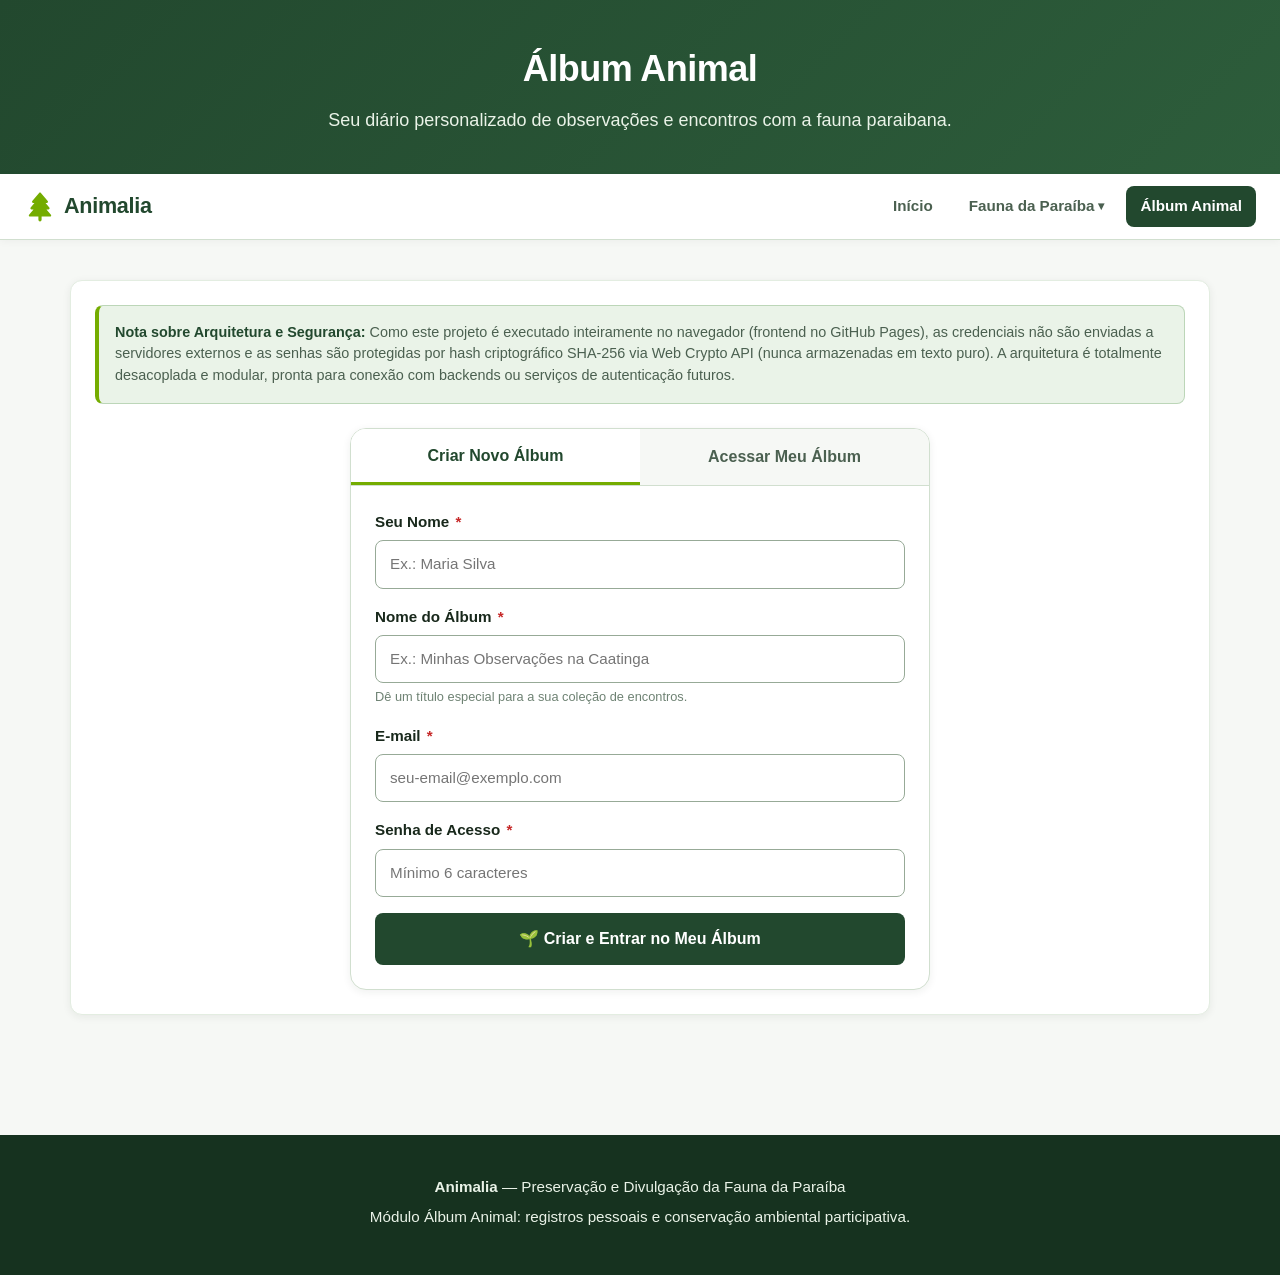
==== album.html @ 282f1b49 "feat(album): cria interface de acesso, criacao e visualizacao de encontros do album animal" ====
<!DOCTYPE html>
<html lang="pt-BR">

<head>
    <!-- Configurações básicas -->
    <meta charset="UTF-8">
    <meta name="viewport" content="width=device-width, initial-scale=1.0">
    <meta name="description" content="Álbum Animal - Registre e organize seus encontros e observações da fauna da Paraíba.">

    <title>Álbum Animal - Animalia</title>

    <!-- Arquivos CSS em minúsculas e modulares -->
    <link rel="stylesheet" href="css/reset.css">
    <link rel="stylesheet" href="css/variaveis.css">
    <link rel="stylesheet" href="css/style.css">
    <link rel="stylesheet" href="css/album.css">
</head>

<body>

    <!-- Cabeçalho do projeto -->
    <header class="cabecalho">
        <div class="cabecalho-conteudo">
            <h1>Álbum Animal</h1>
            <p>Seu diário personalizado de observações e encontros com a fauna paraibana.</p>
        </div>
    </header>

    <!-- Barra de navegação responsiva -->
    <nav class="navbar" aria-label="Navegação principal">

        <!-- Logo e identificação -->
        <a class="marca" href="index.html#inicio" aria-label="Animalia - Página inicial">
            <svg
                xmlns="http://www.w3.org/2000/svg"
                viewBox="0 0 640 640"
                aria-hidden="true"
                focusable="false"
            >
                <path d="M320 32C327 32 333.7 35.1 338.3 40.5L474.3 200.5C480.4 207.6 481.7 217.6 477.8 226.1C473.9 234.6 465.4 240 456 240L431.1 240L506.3 328.5C512.4 335.6 513.7 345.6 509.8 354.1C505.9 362.6 497.4 368 488 368L449.5 368L538.3 472.5C544.4 479.6 545.7 489.6 541.8 498.1C537.9 506.6 529.4 512 520 512L352 512L352 576C352 593.7 337.7 608 320 608C302.3 608 288 593.7 288 576L288 512L120 512C110.6 512 102.1 506.6 98.2 498.1C94.3 489.6 95.6 479.6 101.7 472.5L190.5 368L152 368C142.6 368 134.1 362.6 130.2 354.1C126.3 345.6 127.6 335.6 133.7 328.5L208.9 240L184 240C174.6 240 166.1 234.6 162.2 226.1C158.3 217.6 159.6 207.6 165.7 200.5L301.7 40.5C306.3 35.1 313 32 320 32z"/>
            </svg>
            <span>Animalia</span>
        </a>

        <!-- Botão hambúrguer acessível para telas móveis -->
        <button
            class="botao-menu"
            id="botao-menu"
            type="button"
            aria-label="Alternar menu de navegação"
            aria-controls="menu-principal"
            aria-expanded="false"
        >
            <span></span>
            <span></span>
            <span></span>
        </button>

        <!-- Links principais -->
        <ul class="menu-principal" id="menu-principal">

            <li>
                <a href="index.html#inicio">
                    Início
                </a>
            </li>

            <!-- Menu dropdown de espécies e biomas -->
            <li class="item-dropdown">
                <a href="index.html#fauna" aria-haspopup="true">
                    Fauna da Paraíba
                    <span class="seta" aria-hidden="true">▾</span>
                </a>

                <ul class="submenu">
                    <li>
                        <a href="index.html#fauna">Explorar espécies</a>
                    </li>
                    <li>
                        <a href="index.html#conservacao">Conservação e biomas</a>
                    </li>
                </ul>
            </li>

            <!-- Aba ativa -->
            <li>
                <a class="ativo" href="album.html" aria-current="page">
                    Álbum Animal
                </a>
            </li>

        </ul>
    </nav>

    <main>

        <!-- ETAPA 1: Interface de Acesso e Criação de Álbum -->
        <section id="secao-autenticacao">
            <div class="aviso-seguranca" role="note">
                <strong>Nota sobre Arquitetura e Segurança:</strong> Como este projeto é executado inteiramente no navegador (frontend no GitHub Pages), as credenciais não são enviadas a servidores externos e as senhas são protegidas por hash criptográfico SHA-256 via Web Crypto API (nunca armazenadas em texto puro). A arquitetura é totalmente desacoplada e modular, pronta para conexão com backends ou serviços de autenticação futuros.
            </div>

            <div class="card-autenticacao">
                <div class="abas-autenticacao" role="tablist">
                    <button type="button" class="aba-auth ativa" id="tab-criar" role="tab" aria-selected="true" aria-controls="form-criar-album">
                        Criar Novo Álbum
                    </button>
                    <button type="button" class="aba-auth" id="tab-acessar" role="tab" aria-selected="false" aria-controls="form-acessar-album">
                        Acessar Meu Álbum
                    </button>
                </div>

                <div id="feedback-auth" class="mensagem-feedback" role="alert" hidden></div>

                <!-- Formulário de Criação de Álbum -->
                <form id="form-criar-album" class="form-auth" novalidate>
                    <div class="grupo-campo">
                        <label for="campo-nome-usuario">
                            Seu Nome <span class="obrigatorio" title="Campo obrigatório">*</span>
                        </label>
                        <input
                            type="text"
                            id="campo-nome-usuario"
                            class="input-padrao"
                            placeholder="Ex.: Maria Silva"
                            required
                        >
                    </div>

                    <div class="grupo-campo">
                        <label for="campo-nome-album">
                            Nome do Álbum <span class="obrigatorio" title="Campo obrigatório">*</span>
                        </label>
                        <input
                            type="text"
                            id="campo-nome-album"
                            class="input-padrao"
                            placeholder="Ex.: Minhas Observações na Caatinga"
                            required
                        >
                        <span class="campo-dica">Dê um título especial para a sua coleção de encontros.</span>
                    </div>

                    <div class="grupo-campo">
                        <label for="campo-email-cadastro">
                            E-mail <span class="obrigatorio" title="Campo obrigatório">*</span>
                        </label>
                        <input
                            type="email"
                            id="campo-email-cadastro"
                            class="input-padrao"
                            placeholder="seu-email@exemplo.com"
                            required
                        >
                    </div>

                    <div class="grupo-campo">
                        <label for="campo-senha-cadastro">
                            Senha de Acesso <span class="obrigatorio" title="Campo obrigatório">*</span>
                        </label>
                        <input
                            type="password"
                            id="campo-senha-cadastro"
                            class="input-padrao"
                            placeholder="Mínimo 6 caracteres"
                            required
                            minlength="6"
                        >
                    </div>

                    <button type="submit" class="btn-primario">
                        🌱 Criar e Entrar no Meu Álbum
                    </button>
                </form>

                <!-- Formulário de Acesso a Álbum Existente -->
                <form id="form-acessar-album" class="form-auth" hidden novalidate>
                    <div class="grupo-campo">
                        <label for="campo-email-login">
                            E-mail Cadastrado <span class="obrigatorio" title="Campo obrigatório">*</span>
                        </label>
                        <input
                            type="email"
                            id="campo-email-login"
                            class="input-padrao"
                            placeholder="seu-email@exemplo.com"
                            required
                        >
                    </div>

                    <div class="grupo-campo">
                        <label for="campo-senha-login">
                            Senha <span class="obrigatorio" title="Campo obrigatório">*</span>
                        </label>
                        <input
                            type="password"
                            id="campo-senha-login"
                            class="input-padrao"
                            placeholder="Sua senha de acesso"
                            required
                        >
                    </div>

                    <button type="submit" class="btn-primario">
                        🌿 Acessar Meu Álbum
                    </button>
                </form>
            </div>
        </section>

        <!-- ETAPA 2: Página Interna do Álbum Animal -->
        <section id="secao-painel-album" hidden>

            <!-- Cabeçalho do Álbum -->
            <div class="cabecalho-album">
                <div class="cabecalho-album-info">
                    <h2 id="titulo-album-exibicao">Meu Álbum de Encontros</h2>
                    <span class="badge-dono-album" id="dono-album-exibicao">
                        👤 Naturalista: Usuário
                    </span>
                </div>

                <div class="acoes-album">
                    <button type="button" class="btn-secundario" id="btn-toggle-formulario">
                        ➕ Registrar Novo Encontro
                    </button>
                    <button type="button" class="btn-perigo" id="btn-sair-album">
                        🚪 Sair
                    </button>
                </div>
            </div>

            <!-- Resumo de Estatísticas -->
            <div class="estatisticas-album">
                <div class="card-estatistica">
                    <div class="card-estatistica-valor" id="stat-total-encontros">0</div>
                    <div class="card-estatistica-rotulo">Encontros Registrados</div>
                </div>
                <div class="card-estatistica">
                    <div class="card-estatistica-valor" id="stat-total-animais">0</div>
                    <div class="card-estatistica-rotulo">Animais Observados</div>
                </div>
                <div class="card-estatistica">
                    <div class="card-estatistica-valor" id="stat-especies-distintas">0</div>
                    <div class="card-estatistica-rotulo">Espécies Únicas</div>
                </div>
            </div>

            <!-- Formulário de Registro / Edição de Encontros -->
            <div class="card-formulario-encontro" id="container-formulario-encontro" hidden>
                <h3 id="titulo-form-encontro">Registrar Encontro com a Fauna</h3>
                <div id="feedback-form-encontro" class="mensagem-feedback" role="alert" hidden></div>

                <form id="form-registro-encontro" novalidate>
                    <input type="hidden" id="encontro-id-edicao" value="">

                    <div class="grade-campos-dupla">
                        <div class="grupo-campo">
                            <label for="encontro-nome">
                                Nome do Encontro ou Título <span class="obrigatorio">*</span>
                            </label>
                            <input
                                type="text"
                                id="encontro-nome"
                                class="input-padrao"
                                placeholder="Ex.: Família de Saguis na Mata"
                                required
                            >
                        </div>

                        <div class="grupo-campo">
                            <label for="encontro-especie">
                                Espécie (Nome Científico ou Popular) <span class="obrigatorio">*</span>
                            </label>
                            <input
                                type="text"
                                id="encontro-especie"
                                class="input-padrao"
                                placeholder="Ex.: Callithrix jacchus"
                                required
                            >
                        </div>
                    </div>

                    <div class="grade-campos-dupla">
                        <div class="grupo-campo">
                            <label for="encontro-tipo">
                                Tipo de Animal <span class="obrigatorio">*</span>
                            </label>
                            <select id="encontro-tipo" class="select-padrao" required>
                                <option value="Mamífero">Mamífero</option>
                                <option value="Ave">Ave</option>
                                <option value="Réptil">Réptil</option>
                                <option value="Anfíbio">Anfíbio</option>
                                <option value="Peixe">Peixe</option>
                                <option value="Invertebrado">Invertebrado</option>
                                <option value="Outro">Outro</option>
                            </select>
                        </div>

                        <div class="grupo-campo">
                            <label for="encontro-habitat">
                                Local / Habitat do Encontro <span class="obrigatorio">*</span>
                            </label>
                            <input
                                type="text"
                                id="encontro-habitat"
                                class="input-padrao"
                                placeholder="Ex.: Mata do Buraquinho, João Pessoa - PB"
                                required
                            >
                        </div>
                    </div>

                    <div class="grade-campos-dupla">
                        <div class="grupo-campo">
                            <label for="encontro-data">
                                Data do Encontro <span class="obrigatorio">*</span>
                            </label>
                            <input
                                type="date"
                                id="encontro-data"
                                class="input-padrao"
                                required
                            >
                        </div>

                        <div class="grupo-campo">
                            <label for="encontro-quantidade">
                                Quantidade de Animais Observados <span class="obrigatorio">*</span>
                            </label>
                            <input
                                type="number"
                                id="encontro-quantidade"
                                class="input-padrao"
                                min="1"
                                max="1000"
                                value="1"
                                required
                            >
                        </div>
                    </div>

                    <!-- Seleção e Pré-visualização da Fotografia -->
                    <div class="grupo-campo">
                        <label for="encontro-arquivo-foto">
                            Fotografia do Encontro (Destaque Visual)
                        </label>
                        <input
                            type="file"
                            id="encontro-arquivo-foto"
                            class="input-padrao"
                            accept="image/*"
                        >
                        <span class="campo-dica">Selecione uma imagem do seu dispositivo (JPEG, PNG ou WebP).</span>

                        <div id="container-preview" class="container-preview-foto" hidden>
                            <img id="img-preview" class="preview-imagem" src="" alt="Pré-visualização da fotografia">
                            <button type="button" id="btn-remover-foto" class="btn-remover-preview" title="Remover fotografia">✕</button>
                        </div>
                    </div>

                    <div class="grupo-campo">
                        <label for="encontro-relato">
                            Relato ou Descrição da Experiência
                        </label>
                        <textarea
                            id="encontro-relato"
                            class="textarea-padrao"
                            rows="4"
                            placeholder="Descreva detalhes como comportamento do animal, clima, vegetação ao redor e a emoção do avistamento..."
                        ></textarea>
                    </div>

                    <div class="acoes-formulario">
                        <button type="submit" class="btn-primario" id="btn-salvar-encontro">
                            💾 Salvar Registro no Álbum
                        </button>
                        <button type="button" class="btn-secundario" id="btn-cancelar-edicao" hidden>
                            Cancelar Edição
                        </button>
                    </div>
                </form>
            </div>

            <!-- Grade de Cards dos Encontros -->
            <div id="container-encontros-album" class="grade-encontros">
                <!-- Preenchido dinamicamente pelo JavaScript (album-ui.js) -->
            </div>

        </section>

    </main>

    <!-- Rodapé -->
    <footer>
        <p><strong>Animalia</strong> — Preservação e Divulgação da Fauna da Paraíba</p>
        <p>
            Módulo Álbum Animal: registros pessoais e conservação ambiental participativa.
        </p>
    </footer>

    <!-- Scripts JavaScript específicos do Álbum -->
    <script type="module" src="js/album-main.js"></script>

</body>
</html>
---- css/variaveis.css ----
/**
 * Variáveis de Design do Projeto Animalia
 * Paleta de cores inspirada na biodiversidade paraibana e no iNaturalist
 */
:root {
    /* Cores primárias - Tons de floresta e vegetação nativa */
    --cor-primaria: #22482e;
    --cor-primaria-escura: #16321f;
    --cor-primaria-clara: #2d5d3b;
    --cor-primaria-rgb: 34, 72, 46;

    /* Destaque verde-folha (estilo iNaturalist) */
    --cor-destaque-folha: #74ac00;
    --cor-destaque-folha-hover: #5f8c00;
    --cor-destaque-folha-rgb: 116, 172, 0;

    /* Tons verdes suaves para fundos de destaque */
    --cor-destaque-suave: #eaf3e8;
    --cor-destaque-medio: #d5e7d2;
    --cor-destaque-borda: #bcd6b8;

    /* Tons terrosos (Caatinga, solos e habitats naturais) */
    --cor-terrosa: #8c6d48;
    --cor-terrosa-escura: #664d30;
    --cor-terrosa-clara: #f4eee7;
    --cor-terrosa-borda: #dcd0c2;

    /* Cores de superfície e fundo */
    --cor-fundo: #f6f8f5;
    --cor-superficie: #ffffff;
    --cor-superficie-elevada: #ffffff;

    /* Tipografia e contrastes */
    --cor-texto: #18281b;
    --cor-texto-secundario: #4b6050;
    --cor-texto-suave: #6e8273;
    --cor-texto-invertido: #ffffff;

    /* Bordas e divisores */
    --cor-borda: #d1dfcf;
    --cor-borda-suave: #e3ede1;
    --cor-borda-foco: #22482e;
    --cor-campo: #97aa97;

    /* Estados semânticos e conservação IUCN */
    --cor-sucesso: #2e7d32;
    --cor-sucesso-fundo: #e8f5e9;
    --cor-atencao: #e65100;
    --cor-atencao-fundo: #fff3e0;
    --cor-perigo: #c62828;
    --cor-perigo-fundo: #ffebee;
    --cor-info: #1565c0;
    --cor-info-fundo: #e3f2fd;

    /* Conservação de espécies */
    --cor-status-lc: #2e7d32; /* Pouco Preocupante */
    --cor-status-nt: #b26a00; /* Quase Ameaçada */
    --cor-status-vu: #d84315; /* Vulnerável */
    --cor-status-en: #c62828; /* Em Perigo */
    --cor-status-cr: #880e4f; /* Criticamente em Perigo */

    /* Espaçamentos padronizados */
    --espaco-micro: 0.25rem; /* 4px */
    --espaco-pequeno: 0.5rem; /* 8px */
    --espaco-medio: 1rem;    /* 16px */
    --espaco-grande: 1.5rem;  /* 24px */
    --espaco-extra: 2.5rem;   /* 40px */

    /* Bordas arredondadas e sombras */
    --raio-pequeno: 4px;
    --raio: 8px;
    --raio-medio: 12px;
    --raio-grande: 16px;
    --raio-pilula: 9999px;

    --sombra-card: 0 2px 8px rgba(24, 40, 27, 0.07);
    --sombra-hover: 0 8px 24px rgba(24, 40, 27, 0.12);
    --sombra-modal: 0 16px 40px rgba(24, 40, 27, 0.22);

    /* Tipografia */
    --fonte-principal: -apple-system, BlinkMacSystemFont, "Segoe UI", Roboto, Helvetica, Arial, sans-serif;
    --fonte-secundaria: Georgia, Cambria, "Times New Roman", Times, serif;

    /* Transições */
    --transicao-rapida: 0.15s ease;
    --transicao-normal: 0.25s ease;
}
---- css/style.css ----
/**
 * Estilos Gerais - Animalia (Preservação da Fauna da Paraíba)
 * Identidade visual inspirada na biodiversidade brasileira e no iNaturalist
 */
@import url('variaveis.css');

/* ==========================================================================
   Estilos Gerais e Reset Complementar
   ========================================================================== */
body {
    font-family: var(--fonte-principal);
    font-size: 1rem;
    line-height: 1.6;
    background-color: var(--cor-fundo);
    color: var(--cor-texto);
    -webkit-font-smoothing: antialiased;
    -moz-osx-font-smoothing: grayscale;
}

a {
    color: inherit;
    text-decoration: none;
}

a:focus-visible,
button:focus-visible,
input:focus-visible,
select:focus-visible,
textarea:focus-visible {
    outline: 3px solid var(--cor-destaque-folha);
    outline-offset: 2px;
}

/* ==========================================================================
   Cabeçalho
   ========================================================================== */
.cabecalho {
    padding: var(--espaco-extra) var(--espaco-grande);
    text-align: center;
    background: linear-gradient(135deg, var(--cor-primaria) 0%, var(--cor-primaria-clara) 100%);
    color: var(--cor-texto-invertido);
    box-shadow: 0 2px 10px rgba(0, 0, 0, 0.08);
}

.cabecalho-conteudo {
    max-width: 900px;
    margin: 0 auto;
}

.cabecalho h1 {
    font-size: 2.25rem;
    font-weight: 800;
    letter-spacing: -0.5px;
    margin-bottom: var(--espaco-pequeno);
    color: var(--cor-texto-invertido);
}

.cabecalho p {
    font-size: 1.125rem;
    color: var(--cor-destaque-suave);
    max-width: 650px;
    margin: 0 auto;
}

/* ==========================================================================
   Barra de Navegação Sticky
   ========================================================================== */
.navbar {
    position: sticky;
    top: 0;
    z-index: 1000;
    display: flex;
    align-items: center;
    justify-content: space-between;
    flex-wrap: wrap;
    gap: var(--espaco-medio);
    padding: 12px var(--espaco-grande);
    background-color: var(--cor-superficie);
    border-bottom: 1px solid var(--cor-borda);
    box-shadow: 0 2px 8px rgba(0, 0, 0, 0.04);
}

/* Marca / Logo */
.marca {
    display: flex;
    align-items: center;
    gap: var(--espaco-pequeno);
    color: var(--cor-primaria);
    font-size: 1.35rem;
    font-weight: 800;
    letter-spacing: -0.3px;
    white-space: nowrap;
    transition: transform var(--transicao-rapida);
}

.marca:hover {
    transform: translateY(-1px);
}

.marca svg {
    display: block;
    width: 32px;
    height: 32px;
    fill: var(--cor-destaque-folha);
}

/* Menu Principal */
.menu-principal {
    display: flex;
    align-items: center;
    justify-content: center;
    flex-wrap: wrap;
    gap: var(--espaco-pequeno);
}

.menu-principal > li {
    position: relative;
}

.menu-principal > li > a {
    display: inline-flex;
    align-items: center;
    gap: 4px;
    padding: 8px 14px;
    color: var(--cor-texto-secundario);
    font-weight: 600;
    font-size: 0.95rem;
    border-radius: var(--raio);
    transition: background-color var(--transicao-rapida), color var(--transicao-rapida);
}

.menu-principal > li > a:hover {
    background-color: var(--cor-destaque-suave);
    color: var(--cor-primaria);
}

.menu-principal > li > a.ativo {
    background-color: var(--cor-primaria);
    color: var(--cor-texto-invertido);
}

.seta {
    font-size: 0.75rem;
    transition: transform var(--transicao-rapida);
}

.item-dropdown:hover .seta {
    transform: rotate(180deg);
}

/* Submenu Dropdown */
.submenu {
    position: absolute;
    top: 100%;
    left: 0;
    z-index: 1001;
    display: none;
    min-width: 230px;
    padding: var(--espaco-pequeno);
    margin-top: 4px;
    background-color: var(--cor-superficie);
    border: 1px solid var(--cor-borda);
    border-radius: var(--raio);
    box-shadow: var(--sombra-hover);
}

.item-dropdown:hover > .submenu,
.item-dropdown:focus-within > .submenu {
    display: block;
}

.submenu a {
    display: block;
    padding: 8px 12px;
    color: var(--cor-texto);
    font-size: 0.9rem;
    font-weight: 500;
    border-radius: var(--raio-pequeno);
    transition: background-color var(--transicao-rapida);
}

.submenu a:hover,
.submenu a:focus-visible {
    background-color: var(--cor-destaque-suave);
    color: var(--cor-primaria);
}

/* Botão hambúrguer interativo para telas pequenas */
.botao-menu {
    display: none;
    flex-direction: column;
    justify-content: center;
    gap: 5px;
    width: 44px;
    height: 44px;
    padding: 10px;
    background-color: transparent;
    border: 1px solid var(--cor-borda);
    border-radius: var(--raio);
    cursor: pointer;
    transition: background-color var(--transicao-rapida);
}

.botao-menu:hover {
    background-color: var(--cor-destaque-suave);
}

.botao-menu span {
    display: block;
    width: 100%;
    height: 3px;
    background-color: var(--cor-primaria);
    border-radius: 2px;
    transition: transform var(--transicao-normal), opacity var(--transicao-normal);
}

/* ==========================================================================
   Conteúdo Principal
   ========================================================================== */
main {
    width: min(100% - 32px, 1140px);
    margin: 0 auto;
    padding: var(--espaco-extra) 0;
}

section {
    margin-bottom: var(--espaco-extra);
    padding: var(--espaco-grande);
    background-color: var(--cor-superficie);
    border: 1px solid var(--cor-borda-suave);
    border-radius: var(--raio-medio);
    box-shadow: var(--sombra-card);
    scroll-margin-top: 90px;
}

section h2 {
    margin-bottom: var(--espaco-medio);
    font-size: 1.65rem;
    font-weight: 700;
    color: var(--cor-primaria);
    letter-spacing: -0.3px;
    display: flex;
    align-items: center;
    gap: var(--espaco-pequeno);
}

/* ==========================================================================
   Seção Início / Apresentação
   ========================================================================== */
.hero-apresentacao {
    display: grid;
    grid-template-columns: 1fr;
    gap: var(--espaco-medio);
}

.badge-tag {
    display: inline-block;
    padding: 4px 10px;
    font-size: 0.8rem;
    font-weight: 700;
    text-transform: uppercase;
    letter-spacing: 0.5px;
    border-radius: var(--raio-pilula);
    background-color: var(--cor-destaque-suave);
    color: var(--cor-primaria);
    margin-bottom: var(--espaco-pequeno);
}

.pilulas-biomas {
    display: flex;
    flex-wrap: wrap;
    gap: var(--espaco-pequeno);
    margin-top: var(--espaco-medio);
}

.pilula-bioma {
    display: inline-flex;
    align-items: center;
    gap: 6px;
    padding: 6px 14px;
    background-color: var(--cor-terrosa-clara);
    border: 1px solid var(--cor-terrosa-borda);
    border-radius: var(--raio-pilula);
    font-size: 0.85rem;
    font-weight: 600;
    color: var(--cor-terrosa-escura);
}

/* ==========================================================================
   Barra de Pesquisa e Filtros de Animais
   ========================================================================== */
.barra-pesquisa-container {
    margin: var(--espaco-medio) 0 var(--espaco-grande);
    display: flex;
    flex-direction: column;
    gap: var(--espaco-medio);
}

.campo-busca-wrapper {
    position: relative;
    display: flex;
    align-items: center;
}

.icone-busca {
    position: absolute;
    left: 14px;
    width: 20px;
    height: 20px;
    color: var(--cor-texto-suave);
    pointer-events: none;
}

.input-busca-animais {
    width: 100%;
    padding: 14px 44px 14px 44px;
    font-size: 1.05rem;
    border: 2px solid var(--cor-borda);
    border-radius: var(--raio-medio);
    background-color: var(--cor-superficie);
    color: var(--cor-texto);
    transition: border-color var(--transicao-rapida), box-shadow var(--transicao-rapida);
}

.input-busca-animais:focus {
    border-color: var(--cor-destaque-folha);
    box-shadow: 0 0 0 4px rgba(116, 172, 0, 0.15);
    outline: none;
}

.botao-limpar-busca {
    position: absolute;
    right: 12px;
    padding: 6px 10px;
    font-size: 0.85rem;
    background: transparent;
    border: 0;
    color: var(--cor-texto-suave);
    cursor: pointer;
    border-radius: var(--raio-pequeno);
}

.botao-limpar-busca:hover {
    color: var(--cor-primaria);
}

/* Filtros por Categoria Taxonômica / Bioma */
.filtros-categorias {
    display: flex;
    flex-wrap: wrap;
    align-items: center;
    gap: var(--espaco-pequeno);
}

.filtro-rotulo {
    font-size: 0.85rem;
    font-weight: 700;
    color: var(--cor-texto-secundario);
    margin-right: 4px;
}

.btn-filtro {
    padding: 6px 14px;
    font-size: 0.85rem;
    font-weight: 600;
    background-color: var(--cor-fundo);
    color: var(--cor-texto-secundario);
    border: 1px solid var(--cor-borda);
    border-radius: var(--raio-pilula);
    cursor: pointer;
    transition: all var(--transicao-rapida);
}

.btn-filtro:hover {
    background-color: var(--cor-destaque-suave);
    border-color: var(--cor-destaque-borda);
    color: var(--cor-primaria);
}

.btn-filtro.ativo {
    background-color: var(--cor-destaque-folha);
    border-color: var(--cor-destaque-folha);
    color: var(--cor-texto-invertido);
}

/* Informações de Status e Contagem */
.info-resultados {
    display: flex;
    align-items: center;
    justify-content: space-between;
    flex-wrap: wrap;
    gap: var(--espaco-pequeno);
    font-size: 0.9rem;
    color: var(--cor-texto-secundario);
    padding: 4px 0;
}

.badge-fonte-inaturalist {
    display: inline-flex;
    align-items: center;
    gap: 4px;
    padding: 3px 8px;
    background-color: var(--cor-destaque-suave);
    color: var(--cor-destaque-folha-hover);
    border-radius: var(--raio-pequeno);
    font-size: 0.75rem;
    font-weight: 700;
}

/* ==========================================================================
   Grid de Cards da Fauna Paraibana
   ========================================================================== */
.grid-fauna {
    display: grid;
    grid-template-columns: repeat(auto-fill, minmax(280px, 1fr));
    gap: var(--espaco-grande);
    margin-top: var(--espaco-grande);
}

.card-animal {
    display: flex;
    flex-direction: column;
    background-color: var(--cor-superficie);
    border: 1px solid var(--cor-borda);
    border-radius: var(--raio-medio);
    overflow: hidden;
    box-shadow: var(--sombra-card);
    transition: transform var(--transicao-normal), box-shadow var(--transicao-normal), border-color var(--transicao-normal);
}

.card-animal:hover {
    transform: translateY(-4px);
    box-shadow: var(--sombra-hover);
    border-color: var(--cor-destaque-borda);
}

.card-animal-foto-wrapper {
    position: relative;
    width: 100%;
    aspect-ratio: 16 / 10;
    overflow: hidden;
    background-color: var(--cor-destaque-suave);
}

.card-animal-foto {
    width: 100%;
    height: 100%;
    object-fit: cover;
    transition: transform 0.4s ease;
}

.card-animal:hover .card-animal-foto {
    transform: scale(1.05);
}

.badge-taxonomia {
    position: absolute;
    top: 10px;
    left: 10px;
    padding: 3px 10px;
    background-color: rgba(22, 50, 31, 0.85);
    color: var(--cor-texto-invertido);
    font-size: 0.75rem;
    font-weight: 700;
    border-radius: var(--raio-pilula);
    backdrop-filter: blur(4px);
}

.badge-conservacao {
    position: absolute;
    top: 10px;
    right: 10px;
    padding: 3px 8px;
    font-size: 0.75rem;
    font-weight: 700;
    border-radius: var(--raio-pequeno);
    color: #ffffff;
}

.badge-conservacao.lc { background-color: var(--cor-status-lc); }
.badge-conservacao.nt { background-color: var(--cor-status-nt); }
.badge-conservacao.vu { background-color: var(--cor-status-vu); }
.badge-conservacao.en { background-color: var(--cor-status-en); }
.badge-conservacao.cr { background-color: var(--cor-status-cr); }

.card-animal-conteudo {
    padding: var(--espaco-medio);
    display: flex;
    flex-direction: column;
    flex-grow: 1;
}

.card-animal-nome {
    font-size: 1.15rem;
    font-weight: 700;
    color: var(--cor-primaria);
    margin-bottom: 2px;
}

.card-animal-especie {
    font-size: 0.9rem;
    font-style: italic;
    color: var(--cor-texto-suave);
    margin-bottom: var(--espaco-pequeno);
}

.card-animal-habitat {
    display: inline-flex;
    align-items: center;
    gap: 4px;
    padding: 3px 8px;
    background-color: var(--cor-terrosa-clara);
    color: var(--cor-terrosa-escura);
    border-radius: var(--raio-pequeno);
    font-size: 0.8rem;
    font-weight: 600;
    margin-bottom: var(--espaco-pequeno);
    align-self: flex-start;
}

.card-animal-descricao {
    font-size: 0.9rem;
    color: var(--cor-texto-secundario);
    line-height: 1.5;
    margin-bottom: var(--espaco-medio);
    flex-grow: 1;
}

.card-animal-rodape {
    display: flex;
    align-items: center;
    justify-content: space-between;
    gap: var(--espaco-pequeno);
    padding-top: var(--espaco-pequeno);
    border-top: 1px solid var(--cor-borda-suave);
    font-size: 0.8rem;
}

.card-animal-fonte {
    color: var(--cor-texto-suave);
}

.btn-detalhes-animal {
    padding: 6px 12px;
    font-size: 0.85rem;
    font-weight: 700;
    color: var(--cor-primaria);
    background-color: var(--cor-destaque-suave);
    border: 1px solid var(--cor-destaque-borda);
    border-radius: var(--raio);
    cursor: pointer;
    transition: all var(--transicao-rapida);
}

.btn-detalhes-animal:hover {
    background-color: var(--cor-destaque-folha);
    color: var(--cor-texto-invertido);
    border-color: var(--cor-destaque-folha);
}

/* ==========================================================================
   Estados de Carregamento, Erro e Vazio
   ========================================================================== */
.estado-carregando,
.estado-erro,
.estado-vazio {
    padding: var(--espaco-extra) var(--espaco-grande);
    text-align: center;
    grid-column: 1 / -1;
    border-radius: var(--raio-medio);
    background-color: var(--cor-fundo);
    border: 1px dashed var(--cor-borda);
}

.spinner {
    width: 40px;
    height: 40px;
    margin: 0 auto var(--espaco-medio);
    border: 4px solid var(--cor-destaque-medio);
    border-top-color: var(--cor-destaque-folha);
    border-radius: 50%;
    animation: rodar 0.8s linear infinite;
}

@keyframes rodar {
    to { transform: rotate(360deg); }
}

.estado-erro {
    border-color: var(--cor-perigo);
    background-color: var(--cor-perigo-fundo);
    color: var(--cor-perigo);
}

.btn-tentar-novamente {
    margin-top: var(--espaco-medio);
    padding: 8px 18px;
    font-weight: 700;
    color: var(--cor-texto-invertido);
    background-color: var(--cor-primaria);
    border: 0;
    border-radius: var(--raio);
    cursor: pointer;
}

/* ==========================================================================
   Seção Conservação
   ========================================================================== */
.grid-conservacao {
    display: grid;
    grid-template-columns: repeat(auto-fit, minmax(260px, 1fr));
    gap: var(--espaco-medio);
    margin-top: var(--espaco-medio);
}

.card-conservacao {
    padding: var(--espaco-medio);
    background-color: var(--cor-fundo);
    border-left: 4px solid var(--cor-destaque-folha);
    border-radius: var(--raio-pequeno);
}

.card-conservacao h3 {
    font-size: 1.1rem;
    color: var(--cor-primaria);
    margin-bottom: var(--espaco-pequeno);
}

.card-conservacao p {
    font-size: 0.9rem;
    color: var(--cor-texto-secundario);
}

/* ==========================================================================
   Modal de Detalhes do Animal
   ========================================================================== */
.modal-overlay {
    position: fixed;
    top: 0;
    left: 0;
    right: 0;
    bottom: 0;
    background-color: rgba(22, 50, 31, 0.6);
    backdrop-filter: blur(3px);
    z-index: 2000;
    display: flex;
    align-items: center;
    justify-content: center;
    padding: var(--espaco-medio);
    opacity: 0;
    visibility: hidden;
    transition: opacity var(--transicao-normal), visibility var(--transicao-normal);
}

.modal-overlay.aberto {
    opacity: 1;
    visibility: visible;
}

.modal-conteudo {
    width: min(100%, 650px);
    max-height: 90vh;
    overflow-y: auto;
    background-color: var(--cor-superficie);
    border-radius: var(--raio-grande);
    box-shadow: var(--sombra-modal);
    position: relative;
    padding: var(--espaco-grande);
}

.modal-fechar {
    position: absolute;
    top: 14px;
    right: 14px;
    width: 36px;
    height: 36px;
    border-radius: 50%;
    border: 0;
    background-color: var(--cor-fundo);
    color: var(--cor-texto);
    font-size: 1.25rem;
    font-weight: bold;
    cursor: pointer;
    display: flex;
    align-items: center;
    justify-content: center;
    transition: background-color var(--transicao-rapida);
}

.modal-fechar:hover {
    background-color: var(--cor-destaque-suave);
    color: var(--cor-primaria);
}

.modal-detalhes-foto {
    width: 100%;
    max-height: 320px;
    object-fit: cover;
    border-radius: var(--raio-medio);
    margin-bottom: var(--espaco-medio);
}

.modal-tabela-info {
    width: 100%;
    border-collapse: collapse;
    margin: var(--espaco-medio) 0;
    font-size: 0.95rem;
}

.modal-tabela-info th,
.modal-tabela-info td {
    padding: 8px 12px;
    border-bottom: 1px solid var(--cor-borda-suave);
    text-align: left;
}

.modal-tabela-info th {
    width: 35%;
    font-weight: 700;
    color: var(--cor-primaria);
    background-color: var(--cor-fundo);
}

.secao-ninjas-extra {
    margin-top: var(--espaco-medio);
    padding: var(--espaco-medio);
    background-color: var(--cor-destaque-suave);
    border-radius: var(--raio);
    border-left: 4px solid var(--cor-destaque-folha);
}

.secao-ninjas-extra h4 {
    color: var(--cor-primaria);
    margin-bottom: var(--espaco-pequeno);
    font-size: 1rem;
}

/* ==========================================================================
   Rodapé
   ========================================================================== */
footer {
    padding: var(--espaco-extra) var(--espaco-grande);
    text-align: center;
    background-color: var(--cor-primaria-escura);
    color: var(--cor-destaque-suave);
    margin-top: var(--espaco-extra);
}

footer p {
    font-size: 0.95rem;
    max-width: 700px;
    margin: 0 auto 6px;
}

/* ==========================================================================
   Responsividade
   ========================================================================== */
@media (max-width: 768px) {
    .cabecalho {
        padding: var(--espaco-grande) var(--espaco-medio);
    }

    .cabecalho h1 {
        font-size: 1.75rem;
    }

    .navbar {
        padding: 10px var(--espaco-medio);
    }

    .botao-menu {
        display: flex;
    }

    .menu-principal {
        display: none;
        width: 100%;
        flex-direction: column;
        align-items: stretch;
        gap: 4px;
        padding-top: var(--espaco-pequeno);
    }

    .menu-principal.aberto {
        display: flex;
    }

    .menu-principal > li > a {
        width: 100%;
        padding: 10px 14px;
    }

    .submenu {
        position: static;
        min-width: 0;
        margin: 4px var(--espaco-pequeno);
        box-shadow: none;
        background-color: var(--cor-destaque-suave);
    }

    main {
        width: min(100% - 24px, 1000px);
        padding: var(--espaco-grande) 0;
    }

    section {
        padding: var(--espaco-medio);
    }

    .grid-fauna {
        grid-template-columns: 1fr;
    }
}
---- css/album.css ----
/**
 * Estilos Específicos - Álbum Animal
 * Fluxo de acesso, criação e organização dos encontros com a fauna paraibana.
 */
@import url('variaveis.css');

/* ==========================================================================
   Aviso de Arquitetura e Segurança
   ========================================================================== */
.aviso-seguranca {
    padding: var(--espaco-medio);
    margin-bottom: var(--espaco-grande);
    background-color: var(--cor-destaque-suave);
    border: 1px solid var(--cor-destaque-borda);
    border-left: 4px solid var(--cor-destaque-folha);
    border-radius: var(--raio);
    font-size: 0.9rem;
    color: var(--cor-texto-secundario);
    line-height: 1.5;
}

.aviso-seguranca strong {
    color: var(--cor-primaria);
}

/* ==========================================================================
   Container de Autenticação / Acesso ao Álbum
   ========================================================================== */
.card-autenticacao {
    max-width: 580px;
    margin: 0 auto;
    background-color: var(--cor-superficie);
    border: 1px solid var(--cor-borda);
    border-radius: var(--raio-grande);
    box-shadow: var(--sombra-card);
    overflow: hidden;
}

.abas-autenticacao {
    display: flex;
    border-bottom: 1px solid var(--cor-borda);
    background-color: var(--cor-fundo);
}

.aba-auth {
    flex: 1;
    padding: 14px 16px;
    font-size: 1rem;
    font-weight: 700;
    color: var(--cor-texto-secundario);
    background: transparent;
    border: 0;
    cursor: pointer;
    transition: all var(--transicao-rapida);
    text-align: center;
}

.aba-auth:hover {
    color: var(--cor-primaria);
    background-color: var(--cor-destaque-suave);
}

.aba-auth.ativa {
    color: var(--cor-primaria);
    background-color: var(--cor-superficie);
    border-bottom: 3px solid var(--cor-destaque-folha);
}

.form-auth {
    padding: var(--espaco-grande);
}

.form-auth[hidden] {
    display: none;
}

.grupo-campo {
    margin-bottom: var(--espaco-medio);
}

.grupo-campo label {
    display: block;
    margin-bottom: 6px;
    font-size: 0.95rem;
    font-weight: 700;
    color: var(--cor-texto);
}

.obrigatorio {
    color: var(--cor-perigo);
    margin-left: 2px;
}

.campo-dica {
    display: block;
    margin-top: 4px;
    font-size: 0.8rem;
    color: var(--cor-texto-suave);
}

.input-padrao,
.select-padrao,
.textarea-padrao {
    width: 100%;
    padding: 11px 14px;
    font-size: 0.95rem;
    color: var(--cor-texto);
    background-color: var(--cor-superficie);
    border: 1.5px solid var(--cor-campo);
    border-radius: var(--raio);
    transition: border-color var(--transicao-rapida), box-shadow var(--transicao-rapida);
}

.input-padrao:focus,
.select-padrao:focus,
.textarea-padrao:focus {
    border-color: var(--cor-destaque-folha);
    box-shadow: 0 0 0 3px rgba(116, 172, 0, 0.15);
    outline: none;
}

.btn-primario {
    display: inline-flex;
    align-items: center;
    justify-content: center;
    gap: 8px;
    width: 100%;
    padding: 13px 20px;
    font-size: 1rem;
    font-weight: 700;
    color: var(--cor-texto-invertido);
    background-color: var(--cor-primaria);
    border: 0;
    border-radius: var(--raio);
    cursor: pointer;
    transition: background-color var(--transicao-rapida), transform var(--transicao-rapida);
}

.btn-primario:hover {
    background-color: var(--cor-primaria-clara);
}

.btn-secundario {
    display: inline-flex;
    align-items: center;
    justify-content: center;
    gap: 6px;
    padding: 9px 18px;
    font-size: 0.9rem;
    font-weight: 700;
    color: var(--cor-primaria);
    background-color: var(--cor-destaque-suave);
    border: 1px solid var(--cor-destaque-borda);
    border-radius: var(--raio);
    cursor: pointer;
    transition: all var(--transicao-rapida);
}

.btn-secundario:hover {
    background-color: var(--cor-destaque-medio);
}

.btn-perigo {
    display: inline-flex;
    align-items: center;
    gap: 4px;
    padding: 7px 12px;
    font-size: 0.85rem;
    font-weight: 700;
    color: var(--cor-perigo);
    background-color: var(--cor-perigo-fundo);
    border: 1px solid rgba(198, 40, 40, 0.2);
    border-radius: var(--raio);
    cursor: pointer;
    transition: background-color var(--transicao-rapida);
}

.btn-perigo:hover {
    background-color: #ffcdd2;
}

/* Alertas de Mensagem */
.mensagem-feedback {
    padding: 12px 16px;
    border-radius: var(--raio);
    font-size: 0.9rem;
    font-weight: 600;
    margin-bottom: var(--espaco-medio);
    display: flex;
    align-items: center;
    gap: 8px;
}

.mensagem-feedback.sucesso {
    background-color: var(--cor-sucesso-fundo);
    color: var(--cor-sucesso);
    border: 1px solid rgba(46, 125, 50, 0.3);
}

.mensagem-feedback.erro {
    background-color: var(--cor-perigo-fundo);
    color: var(--cor-perigo);
    border: 1px solid rgba(198, 40, 40, 0.3);
}

.mensagem-feedback[hidden] {
    display: none;
}

/* ==========================================================================
   Painel Interno do Álbum do Usuário
   ========================================================================== */
.cabecalho-album {
    display: flex;
    align-items: center;
    justify-content: space-between;
    flex-wrap: wrap;
    gap: var(--espaco-medio);
    padding: var(--espaco-grande);
    background: linear-gradient(to right, var(--cor-destaque-suave), var(--cor-superficie));
    border: 1px solid var(--cor-destaque-borda);
    border-radius: var(--raio-medio);
    margin-bottom: var(--espaco-grande);
}

.cabecalho-album-info h2 {
    font-size: 1.8rem;
    color: var(--cor-primaria);
    margin-bottom: 4px;
}

.badge-dono-album {
    display: inline-flex;
    align-items: center;
    gap: 6px;
    font-size: 0.95rem;
    font-weight: 600;
    color: var(--cor-texto-secundario);
}

.acoes-album {
    display: flex;
    align-items: center;
    gap: var(--espaco-pequeno);
}

/* Estatísticas Rápidas do Álbum */
.estatisticas-album {
    display: grid;
    grid-template-columns: repeat(auto-fit, minmax(180px, 1fr));
    gap: var(--espaco-medio);
    margin-bottom: var(--espaco-grande);
}

.card-estatistica {
    padding: var(--espaco-medio);
    background-color: var(--cor-superficie);
    border: 1px solid var(--cor-borda);
    border-radius: var(--raio);
    text-align: center;
}

.card-estatistica-valor {
    font-size: 2rem;
    font-weight: 800;
    color: var(--cor-primaria);
}

.card-estatistica-rotulo {
    font-size: 0.85rem;
    color: var(--cor-texto-suave);
    font-weight: 600;
    text-transform: uppercase;
}

/* ==========================================================================
   Formulário de Registro de Encontros
   ========================================================================== */
.card-formulario-encontro {
    margin-bottom: var(--espaco-extra);
    padding: var(--espaco-grande);
    background-color: var(--cor-superficie);
    border: 2px solid var(--cor-destaque-borda);
    border-radius: var(--raio-medio);
    box-shadow: var(--sombra-card);
}

.card-formulario-encontro h3 {
    font-size: 1.35rem;
    color: var(--cor-primaria);
    margin-bottom: var(--espaco-medio);
    display: flex;
    align-items: center;
    gap: 8px;
}

.grade-campos-dupla {
    display: grid;
    grid-template-columns: 1fr 1fr;
    gap: var(--espaco-medio);
}

/* Upload e Pré-visualização da Fotografia */
.area-upload-foto {
    border: 2px dashed var(--cor-campo);
    border-radius: var(--raio);
    padding: var(--espaco-medio);
    text-align: center;
    background-color: var(--cor-fundo);
    cursor: pointer;
    transition: all var(--transicao-rapida);
}

.area-upload-foto:hover {
    border-color: var(--cor-destaque-folha);
    background-color: var(--cor-destaque-suave);
}

.container-preview-foto {
    position: relative;
    width: 100%;
    max-height: 280px;
    margin-top: var(--espaco-pequeno);
    border-radius: var(--raio);
    overflow: hidden;
    background-color: #000;
}

.preview-imagem {
    width: 100%;
    max-height: 280px;
    object-fit: contain;
    display: block;
}

.btn-remover-preview {
    position: absolute;
    top: 8px;
    right: 8px;
    background: rgba(0, 0, 0, 0.7);
    color: #fff;
    border: 0;
    width: 32px;
    height: 32px;
    border-radius: 50%;
    cursor: pointer;
    font-weight: bold;
}

.acoes-formulario {
    display: flex;
    align-items: center;
    gap: var(--espaco-medio);
    margin-top: var(--espaco-grande);
}

/* ==========================================================================
   Grid de Cards dos Encontros Registrados
   ========================================================================== */
.grade-encontros {
    display: grid;
    grid-template-columns: repeat(auto-fill, minmax(300px, 1fr));
    gap: var(--espaco-grande);
}

.card-encontro {
    display: flex;
    flex-direction: column;
    background-color: var(--cor-superficie);
    border: 1px solid var(--cor-borda);
    border-radius: var(--raio-medio);
    overflow: hidden;
    box-shadow: var(--sombra-card);
    transition: transform var(--transicao-rapida), box-shadow var(--transicao-rapida);
}

.card-encontro:hover {
    transform: translateY(-3px);
    box-shadow: var(--sombra-hover);
}

.card-encontro-foto-wrapper {
    position: relative;
    width: 100%;
    aspect-ratio: 16 / 10;
    overflow: hidden;
    background-color: var(--cor-destaque-suave);
}

.card-encontro-foto {
    width: 100%;
    height: 100%;
    object-fit: cover;
}

.badge-quantidade {
    position: absolute;
    bottom: 10px;
    left: 10px;
    padding: 3px 10px;
    background-color: rgba(22, 50, 31, 0.85);
    color: #fff;
    font-size: 0.8rem;
    font-weight: 700;
    border-radius: var(--raio-pilula);
}

.badge-data-encontro {
    position: absolute;
    top: 10px;
    right: 10px;
    padding: 3px 10px;
    background-color: rgba(255, 255, 255, 0.9);
    color: var(--cor-primaria);
    font-size: 0.8rem;
    font-weight: 700;
    border-radius: var(--raio-pequeno);
}

.card-encontro-conteudo {
    padding: var(--espaco-medio);
    display: flex;
    flex-direction: column;
    flex-grow: 1;
}

.card-encontro-titulo {
    font-size: 1.2rem;
    font-weight: 700;
    color: var(--cor-primaria);
    margin-bottom: 2px;
}

.card-encontro-especie {
    font-size: 0.9rem;
    font-style: italic;
    color: var(--cor-texto-suave);
    margin-bottom: var(--espaco-pequeno);
}

.card-encontro-local {
    font-size: 0.85rem;
    font-weight: 600;
    color: var(--cor-terrosa-escura);
    background-color: var(--cor-terrosa-clara);
    padding: 2px 8px;
    border-radius: var(--raio-pequeno);
    align-self: flex-start;
    margin-bottom: var(--espaco-pequeno);
}

.card-encontro-relato {
    font-size: 0.9rem;
    color: var(--cor-texto-secundario);
    line-height: 1.5;
    margin-bottom: var(--espaco-medio);
    flex-grow: 1;
    white-space: pre-wrap;
}

.card-encontro-acoes {
    display: flex;
    align-items: center;
    justify-content: flex-end;
    gap: var(--espaco-pequeno);
    padding-top: var(--espaco-pequeno);
    border-top: 1px solid var(--cor-borda-suave);
}

/* ==========================================================================
   Responsividade
   ========================================================================== */
@media (max-width: 768px) {
    .grade-campos-dupla {
        grid-template-columns: 1fr;
    }

    .cabecalho-album {
        flex-direction: column;
        align-items: flex-start;
    }

    .grade-encontros {
        grid-template-columns: 1fr;
    }
}
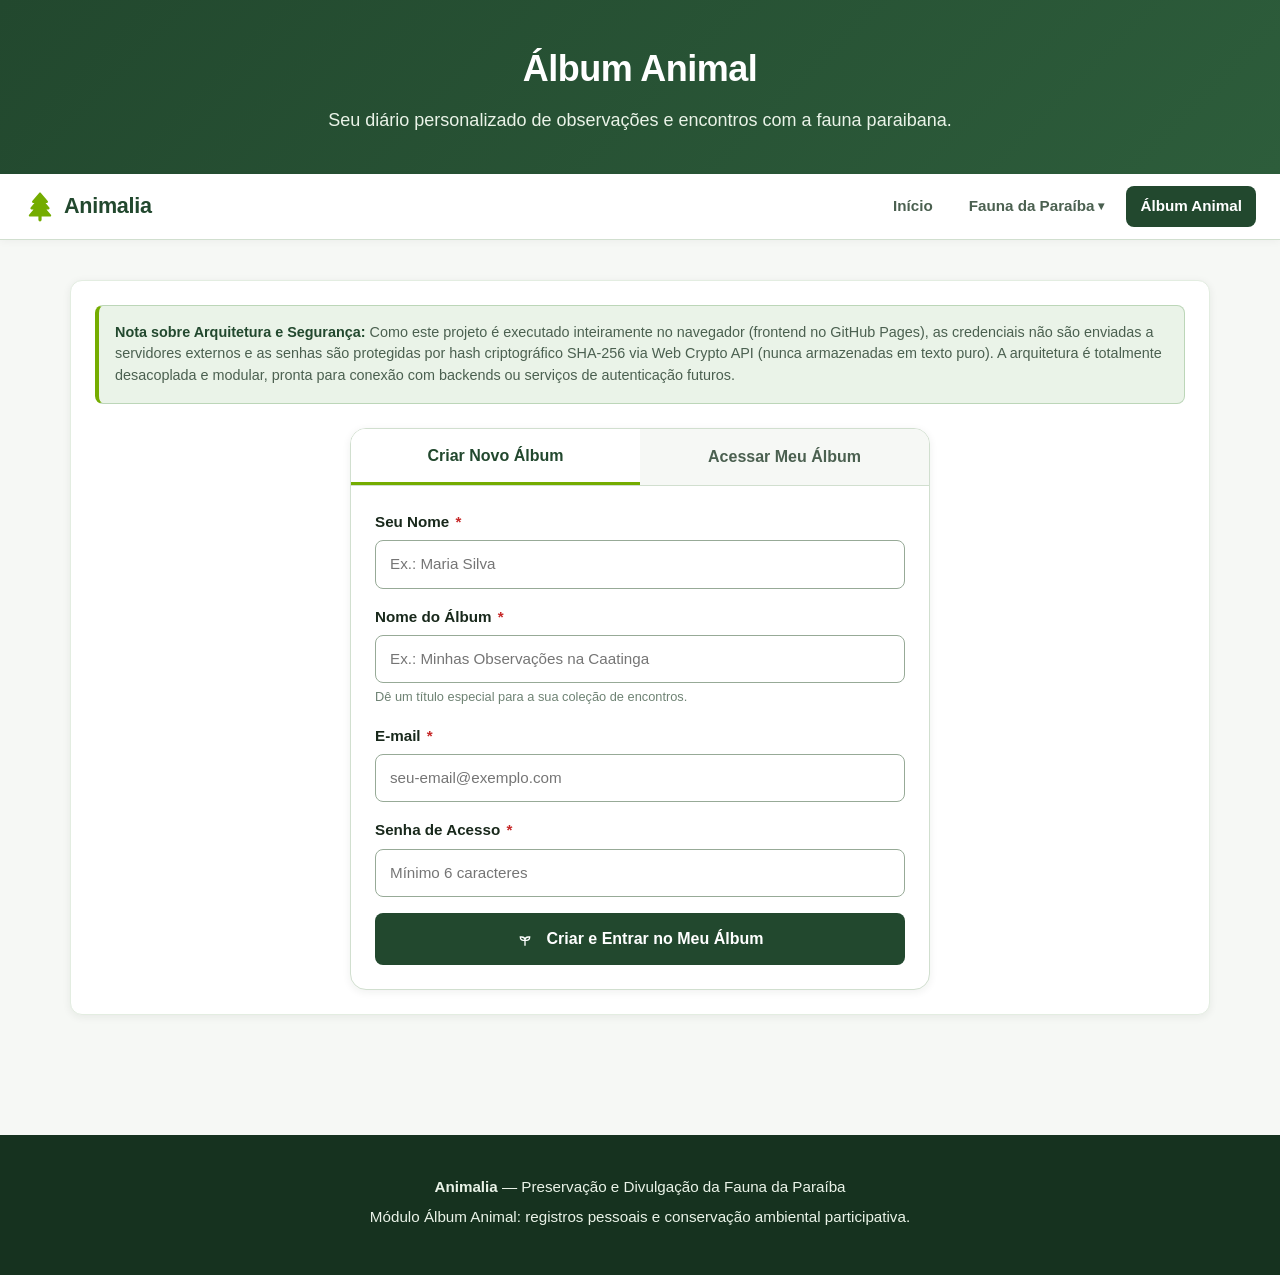
==== commit b3407aee: "style(ui): remove emojis da interface e adiciona icones profissionais" ====
--- a/album.html
+++ b/album.html
@@ -169,7 +169,8 @@
                     </div>
 
                     <button type="submit" class="btn-primario">
-                        🌱 Criar e Entrar no Meu Álbum
+                        <svg class="icone-btn" viewBox="0 0 24 24" fill="none" stroke="currentColor" stroke-width="2" aria-hidden="true"><path d="M12 22v-8m0 0a5 5 0 0 1 5-5h2a5 5 0 0 1-5 5h-2zm0 0a5 5 0 0 0-5-5H5a5 5 0 0 0 5 5h2z"/></svg>
+                        Criar e Entrar no Meu Álbum
                     </button>
                 </form>
 
@@ -202,7 +203,8 @@
                     </div>
 
                     <button type="submit" class="btn-primario">
-                        🌿 Acessar Meu Álbum
+                        <svg class="icone-btn" viewBox="0 0 24 24" fill="none" stroke="currentColor" stroke-width="2" aria-hidden="true"><rect x="3" y="11" width="18" height="11" rx="2" ry="2"></rect><path d="M7 11V7a5 5 0 0 1 10 0v4"></path></svg>
+                        Acessar Meu Álbum
                     </button>
                 </form>
             </div>
@@ -216,16 +218,19 @@
                 <div class="cabecalho-album-info">
                     <h2 id="titulo-album-exibicao">Meu Álbum de Encontros</h2>
                     <span class="badge-dono-album" id="dono-album-exibicao">
-                        👤 Naturalista: Usuário
+                        <svg class="icone-info" viewBox="0 0 24 24" fill="none" stroke="currentColor" stroke-width="2" aria-hidden="true"><path d="M20 21v-2a4 4 0 0 0-4-4H8a4 4 0 0 0-4 4v2"></path><circle cx="12" cy="7" r="4"></circle></svg>
+                        Naturalista: Usuário
                     </span>
                 </div>
 
                 <div class="acoes-album">
                     <button type="button" class="btn-secundario" id="btn-toggle-formulario">
-                        ➕ Registrar Novo Encontro
+                        <svg class="icone-btn" viewBox="0 0 24 24" fill="none" stroke="currentColor" stroke-width="2" aria-hidden="true"><line x1="12" y1="5" x2="12" y2="19"></line><line x1="5" y1="12" x2="19" y2="12"></line></svg>
+                        Registrar Novo Encontro
                     </button>
                     <button type="button" class="btn-perigo" id="btn-sair-album">
-                        🚪 Sair
+                        <svg class="icone-btn" viewBox="0 0 24 24" fill="none" stroke="currentColor" stroke-width="2" aria-hidden="true"><path d="M9 21H5a2 2 0 0 1-2-2V5a2 2 0 0 1 2-2h4"></path><polyline points="16 17 21 12 16 7"></polyline><line x1="21" y1="12" x2="9" y2="12"></line></svg>
+                        Sair
                     </button>
                 </div>
             </div>
@@ -374,7 +379,8 @@
 
                     <div class="acoes-formulario">
                         <button type="submit" class="btn-primario" id="btn-salvar-encontro">
-                            💾 Salvar Registro no Álbum
+                            <svg class="icone-btn" viewBox="0 0 24 24" fill="none" stroke="currentColor" stroke-width="2" aria-hidden="true"><path d="M19 21H5a2 2 0 0 1-2-2V5a2 2 0 0 1 2-2h11l5 5v11a2 2 0 0 1-2 2z"></path><polyline points="17 21 17 13 7 13 7 21"></polyline><polyline points="7 3 7 8 15 8"></polyline></svg>
+                            Salvar Registro no Álbum
                         </button>
                         <button type="button" class="btn-secundario" id="btn-cancelar-edicao" hidden>
                             Cancelar Edição
--- a/css/style.css
+++ b/css/style.css
@@ -29,6 +29,36 @@
 textarea:focus-visible {
     outline: 3px solid var(--cor-destaque-folha);
     outline-offset: 2px;
+}
+
+/* ==========================================================================
+   Ícones e Utilitários SVG Profissionais
+   ========================================================================== */
+.icone-svg {
+    display: inline-block;
+    width: 1em;
+    height: 1em;
+    vertical-align: -0.15em;
+    flex-shrink: 0;
+}
+
+.icone-bioma,
+.icone-metadado,
+.icone-btn,
+.icone-info {
+    display: inline-block;
+    width: 16px;
+    height: 16px;
+    vertical-align: -2px;
+    flex-shrink: 0;
+}
+
+.icone-btn {
+    margin-right: 6px;
+}
+
+.icone-metadado {
+    margin-right: 5px;
 }
 
 /* ==========================================================================
